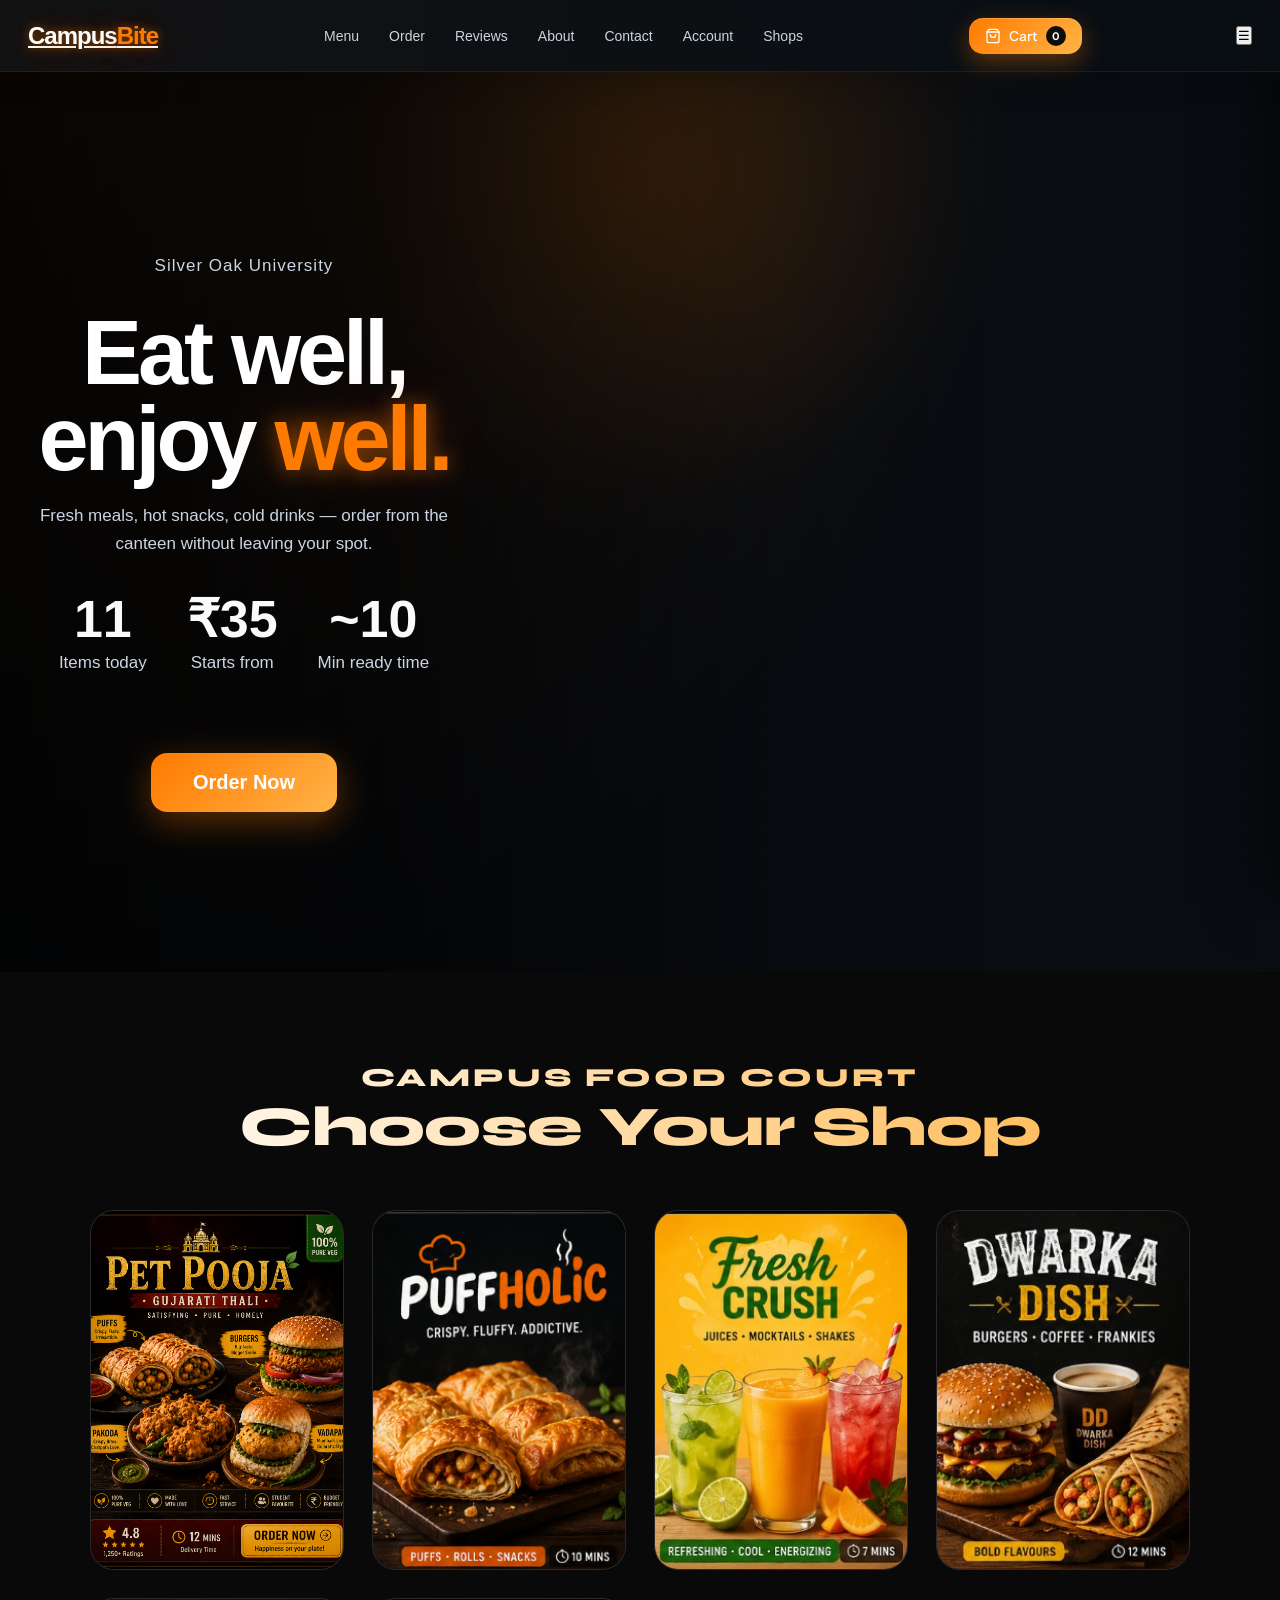
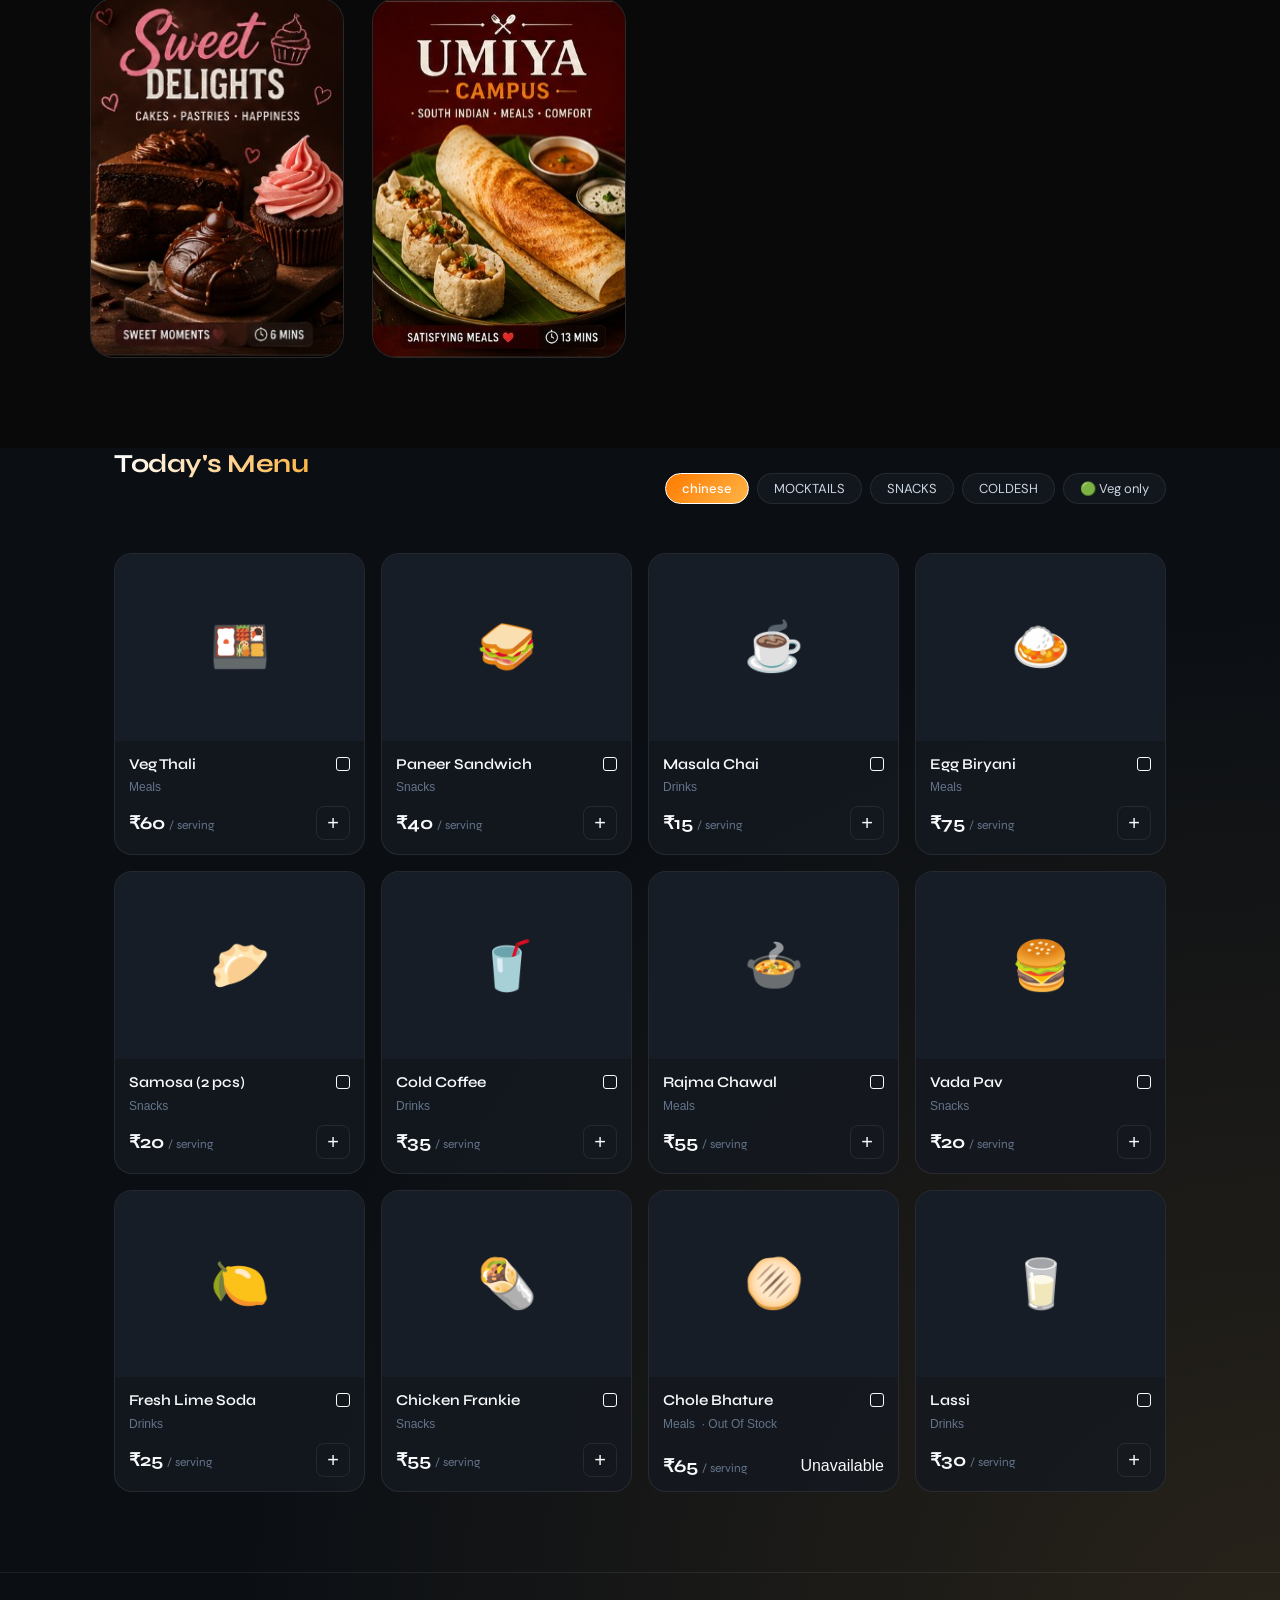
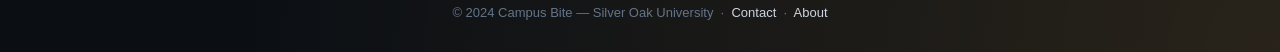
==== index.html @ 62ea10c3 "Initial clean CampusBite project" ====
<!DOCTYPE html>
<html lang="en">
<head>
  <meta charset="UTF-8">
  <meta name="viewport" content="width=device-width, initial-scale=1.0">
  <title>Campus Bite — Silver Oak University</title>
  <link rel="preconnect" href="https://fonts.googleapis.com">
  <link href="https://fonts.googleapis.com/css2?family=Syne:wght@400;600;700;800&family=DM+Sans:wght@300;400;500&display=swap" rel="stylesheet">
  <link rel="stylesheet" href="css/style.css">
</head>
<body>

<!-- NAV -->
<nav>
  <a href="index.html" class="logo">Campus<span>Bite</span></a>
  <ul class="nav-links">
    <li><a href="index.html" >Menu</a></li>
    
    <li><a href="orders.html">Order</a></li>
    <li><a href="reviews.html">Reviews</a></li>
    <li><a href="About.html">About</a></li>
    <li><a href="Contact.html">Contact</a></li>
    <li><a href="Account.html">Account</a></li>
     <li><a href="shop.html">Shops</a></li>
  </ul>
  <button class="cart-btn" onclick="toggleCart()">
    <svg width="16" height="16" fill="none" stroke="currentColor" stroke-width="2" stroke-linecap="round" stroke-linejoin="round" viewBox="0 0 24 24">
      <path d="M6 2L3 6v14a2 2 0 002 2h14a2 2 0 002-2V6l-3-4z"/><line x1="3" y1="6" x2="21" y2="6"/><path d="M16 10a4 4 0 01-8 0"/>
    </svg>
    Cart
    <span class="cart-count" id="cart-count">0</span>
    <button class="menu-toggle" onclick="toggleMenu()">☰</button>
  </button>
</nav>
<section class="hero">

  <!-- BACKGROUND IMAGE -->
  <div class="hero-bg"></div>

  <!-- CONTENT -->
  <div class="hero-content">

    <p class="hero-top">
      Silver Oak University
    </p>

    <h1>
      Eat well,<br>
      enjoy <span>well.</span>
    </h1>

    <p class="hero-desc">
      Fresh meals, hot snacks, cold drinks —
      order from the canteen without leaving your spot.
    </p>

    <div class="hero-stats">

      <div class="stat">
        <h2>11</h2>
        <p>Items today</p>
      </div>

      <div class="stat">
        <h2>₹35</h2>
        <p>Starts from</p>
      </div>

      <div class="stat">
        <h2>~10</h2>
        <p>Min ready time</p>
      </div>

    </div>

    <button class="hero-btn">
      Order Now
    </button>

  </div>

  

</section>
<section class="shops-section">
  <div class="section-title">
    <p>Campus Food Court</p>
    <h2>Choose Your <span>Shop</span></h2>
  </div>

  <div class="shops-grid">

    <a href="shop.html?shop=petpooja" class="shop-card">
      <img src="./assets/images/petpooja.png" alt="Pet Pooja">
    </a>

    <a href="shop.html?shop=puffholic" class="shop-card">
      <img src  ="./assets/images/puffoholic.png" alt="Puffholic">
    </a>

    <a href="shop.html?shop=freshcrush" class="shop-card">
      <img src="./assets/images/freshcrush.jpeg" alt="Fresh Crush">
    </a>

    <a href="shop.html?shop=dwarka" class="shop-card">
      <img src="./assets/images/dwarkadish.jpeg" alt="Dwarka Dish">
    </a>

    <a href="shop.html?shop=sweetdelights" class="shop-card">
      <img src="./assets/images/sweet delights.jpeg" alt="Sweet Delights">
    </a>

    <a href="shop.html?shop=umiya" class="shop-card">
      <img src="./assets/images/umiyacampus.jpeg" alt="Umiya Campus">
    </a>

  </div>
</section>
<!-- HERO -->
<!-- <div class="hero">
  <div class="hero-tag">Silver Oak University</div>
  <h1>Eat well,<br>enjoy <em>well.</em></h1>
  
  <p>Fresh meals, hot snacks, cold drinks — order from the canteen without leaving your spot.</p>
  <div class="hero-stats">
    <div class="stat">
      <div class="stat-num" id="stat-items">—</div>
      <div class="stat-label">Items today</div>
    </div>
    <div class="stat">
      <div class="stat-num">₹35</div>
      <div class="stat-label">Starts from</div>
    </div>
    <div class="stat">
      <div class="stat-num">~10</div>
      <div class="stat-label">Min ready time</div>
    </div>
  </div>
</div> -->


<!-- MENU SECTION -->
<div class="section">
  <div class="section-header">
    <h2 class="section-title">Today's Menu</h2>
    <div class="filters" id="filters">
      <button class="filter-btn active" data-filter="all">chinese</button>
      <button class="filter-btn" data-filter="meals">MOCKTAILS</button>
      <button class="filter-btn" data-filter="snacks">SNACKS</button>
      <button class="filter-btn" data-filter="drinks">COLDESH</button>
      <button class="filter-btn" data-filter="veg">🟢 Veg only</button>
    </div>
  </div>
  <div class="menu-grid" id="menu-grid">
    <div class="empty-state">
      <div class="emoji">⏳</div>
      <p>Loading menu...</p>
    </div>
  </div>
</div>

<!-- FOOTER -->
<footer>
  <p>© 2024 Campus Bite — Silver Oak University &nbsp;·&nbsp;
     <a href="Contact.html">Contact</a> &nbsp;·&nbsp;
     <a href="About.html">About</a>
  </p>
</footer>

<!-- CART OVERLAY + DRAWER -->
<div class="cart-overlay" id="cart-overlay" onclick="toggleCart()"></div>
<div class="cart-drawer" id="cart-drawer">
  <div class="cart-header">
    <span class="cart-title">Your cart</span>
    <button class="close-btn" onclick="toggleCart()">✕</button>
  </div>
  <div class="cart-items" id="cart-items-list"></div>
  <div class="cart-footer" id="cart-footer" style="display:none">
    <div class="cart-summary">
      <span class="cart-summary-label">Subtotal</span>
      <span class="cart-summary-val" id="cart-subtotal">₹0</span>
    </div>
    <div class="cart-summary">
      <span class="cart-summary-label">Ready time</span>
      <span class="cart-summary-val">~10 mins</span>
    </div>
    <div class="cart-total-row">
      <span class="cart-total-label">Total</span>
      <span class="cart-total-val" id="cart-total">₹0</span>
    </div>
    <button class="order-btn" id="order-btn" onclick="placeOrder()">Place Order</button>
  </div>
</div>

<!-- SUCCESS MODAL -->
<div class="modal-bg" id="success-modal">
  <div class="modal">
    <div class="modal-icon">🎉</div>
    <h2>Order placed!</h2>
    <p>Head to the counter in ~10 minutes. Show this order ID when picking up.</p>
    <div class="modal-id" id="order-id-display">—</div>
    <button class="modal-close" onclick="closeModal()">Got it!</button>
  </div>
</div>

<!-- TOAST CONTAINER -->
<div class="toast-container" id="toast-container"></div>

<script>
  // ─── DATA ───────────────────────────────────────────
  // In Phase 2 this becomes: await fetch('/api/menu') or Supabase query
  const MENU_DATA = [
    { id:"1", name:"Veg Thali",          price:60,  category:"meals",  is_veg:true,  available:true,  emoji:"🍱" },
    { id:"2", name:"Paneer Sandwich",    price:40,  category:"snacks", is_veg:true,  available:true,  emoji:"🥪" },
    { id:"3", name:"Masala Chai",        price:15,  category:"drinks", is_veg:true,  available:true,  emoji:"☕" },
    { id:"4", name:"Egg Biryani",        price:75,  category:"meals",  is_veg:false, available:true,  emoji:"🍛" },
    { id:"5", name:"Samosa (2 pcs)",     price:20,  category:"snacks", is_veg:true,  available:true,  emoji:"🥟" },
    { id:"6", name:"Cold Coffee",        price:35,  category:"drinks", is_veg:true,  available:true,  emoji:"🥤" },
    { id:"7", name:"Rajma Chawal",       price:55,  category:"meals",  is_veg:true,  available:true,  emoji:"🍲" },
    { id:"8", name:"Vada Pav",           price:20,  category:"snacks", is_veg:true,  available:true,  emoji:"🍔" },
    { id:"9", name:"Fresh Lime Soda",    price:25,  category:"drinks", is_veg:true,  available:true,  emoji:"🍋" },
    { id:"10",name:"Chicken Frankie",    price:55,  category:"snacks", is_veg:false, available:true,  emoji:"🌯" },
    { id:"11",name:"Chole Bhature",      price:65,  category:"meals",  is_veg:true,  available:false, emoji:"🫓" },
    { id:"12",name:"Lassi",              price:30,  category:"drinks", is_veg:true,  available:true,  emoji:"🥛" },
  ];

  // ─── CART STATE ──────────────────────────────────────
  const CART_KEY = 'cb_cart';

  function getCart() {
    try { return JSON.parse(localStorage.getItem(CART_KEY) || '[]'); }
    catch { return []; }
  }

  function saveCart(cart) {
    localStorage.setItem(CART_KEY, JSON.stringify(cart));
  }

  function addToCart(item) {
    const cart = getCart();
    const existing = cart.find(i => i.id === item.id);
    if (existing) existing.qty += 1;
    else cart.push({ id: item.id, name: item.name, price: item.price, emoji: item.emoji, qty: 1 });
    saveCart(cart);
    updateCartUI();
    updateMenuCardUI(item.id);
    showToast(`${item.emoji} ${item.name} added!`, 'success');
    bumpCount();
  }

  function changeQty(id, delta) {
    const cart = getCart();
    const idx = cart.findIndex(i => i.id === id);
    if (idx === -1) return;
    cart[idx].qty += delta;
    if (cart[idx].qty <= 0) cart.splice(idx, 1);
    saveCart(cart);
    updateCartUI();
    updateMenuCardUI(id);
  }

  function getItemQty(id) {
    return getCart().find(i => i.id === id)?.qty || 0;
  }

  function getTotal() {
    return getCart().reduce((s, i) => s + i.price * i.qty, 0);
  }

  function getCount() {
    return getCart().reduce((s, i) => s + i.qty, 0);
  }

  // ─── MENU RENDER ─────────────────────────────────────
  let activeFilter = 'all';

  function renderMenu(filter = 'all') {
    activeFilter = filter;
    const grid = document.getElementById('menu-grid');

    let items = MENU_DATA;
    if (filter === 'veg') items = MENU_DATA.filter(i => i.is_veg);
    else if (filter !== 'all') items = MENU_DATA.filter(i => i.category === filter);

    if (!items.length) {
      grid.innerHTML = `<div class="empty-state"><div class="emoji">🤷</div><p>Nothing here today.</p></div>`;
      return;
    }

    grid.innerHTML = items.map((item, idx) => {
      const qty = getItemQty(item.id);
      const unavail = !item.available;
      return `
        <div class="menu-card ${unavail ? 'unavailable' : ''}" id="card-${item.id}" style="animation-delay:${idx * 0.05}s">
          <div class="card-img">${item.emoji}</div>
          <div class="card-body">
            <div class="card-top">
              <span class="card-name">${item.name}</span>
              <span class="veg-dot ${item.is_veg ? 'veg' : 'nonveg'}"></span>
            </div>
            <div class="card-category">${item.category}${unavail ? ' &nbsp;<span class="out-badge">· out of stock</span>' : ''}</div>
            <div class="card-footer">
              <div class="price">₹${item.price} <span>/ serving</span></div>
              ${unavail ? '<span class="out-badge">Unavailable</span>' : renderCardAction(item.id, qty)}
            </div>
          </div>
        </div>`;
    }).join('');

    document.getElementById('stat-items').textContent = MENU_DATA.filter(i => i.available).length;
  }

  function renderCardAction(id, qty) {
    if (qty === 0) {
      return `<button class="add-btn" onclick="addToCart(getMenuItem('${id}'))">+</button>`;
    }
    return `<div class="qty-control">
      <button onclick="changeQty('${id}', -1)">−</button>
      <span class="qty-num">${qty}</span>
      <button onclick="changeQty('${id}', +1)">+</button>
    </div>`;
  }

  function updateMenuCardUI(id) {
    const card = document.getElementById('card-' + id);
    if (!card) return;
    const qty = getItemQty(id);
    const footer = card.querySelector('.card-footer');
    const item = getMenuItem(id);
    if (!item || !item.available) return;
    const priceEl = footer.querySelector('.price');
    footer.innerHTML = '';
    if (priceEl) footer.appendChild(priceEl);
    const actionHTML = renderCardAction(id, qty);
    footer.insertAdjacentHTML('beforeend', actionHTML);
  }

  function getMenuItem(id) {
    return MENU_DATA.find(i => i.id === id);
  }

  // ─── FILTERS ─────────────────────────────────────────
  document.getElementById('filters').addEventListener('click', e => {
    const btn = e.target.closest('.filter-btn');
    if (!btn) return;
    document.querySelectorAll('.filter-btn').forEach(b => b.classList.remove('active'));
    btn.classList.add('active');
    renderMenu(btn.dataset.filter);
  });

  // ─── CART UI ─────────────────────────────────────────
  function updateCartUI() {
    const cart = getCart();
    const count = getCount();
    const total = getTotal();

    document.getElementById('cart-count').textContent = count;

    const list = document.getElementById('cart-items-list');
    const footer = document.getElementById('cart-footer');

    if (!cart.length) {
      list.innerHTML = `<div class="cart-empty">
        <div class="icon">🛒</div>
        <p>Your cart is empty.<br>Add something delicious!</p>
      </div>`;
      footer.style.display = 'none';
      return;
    }

    footer.style.display = 'block';
    document.getElementById('cart-subtotal').textContent = `₹${total}`;
    document.getElementById('cart-total').textContent = `₹${total}`;

    list.innerHTML = cart.map(item => `
      <div class="cart-item">
        <div class="cart-item-icon">${item.emoji}</div>
        <div class="cart-item-info">
          <div class="cart-item-name">${item.name}</div>
          <div class="cart-item-price">₹${item.price} × ${item.qty} = ₹${item.price * item.qty}</div>
        </div>
        <div class="cart-item-actions">
          <button class="ci-btn" onclick="changeQty('${item.id}', -1)">−</button>
          <span class="ci-qty">${item.qty}</span>
          <button class="ci-btn" onclick="changeQty('${item.id}', +1)">+</button>
        </div>
      </div>`).join('');
  }

  function toggleCart() {
    const overlay = document.getElementById('cart-overlay');
    const drawer  = document.getElementById('cart-drawer');
    const open    = drawer.classList.contains('open');
    overlay.classList.toggle('open', !open);
    drawer.classList.toggle('open', !open);
    document.body.style.overflow = open ? '' : 'hidden';
  }

  function bumpCount() {
    const el = document.getElementById('cart-count');
    el.classList.remove('bump');
    void el.offsetWidth;
    el.classList.add('bump');
  }

  // ─── ORDER ───────────────────────────────────────────
  function placeOrder() {
    const cart = getCart();
    if (!cart.length) return;

    const orderId = 'CB-' + Date.now().toString(36).toUpperCase();
    const order = {
      id: orderId,
      items: cart,
      total: getTotal(),
      status: 'pending',
      placed_at: new Date().toISOString(),
    };

    // Save to order history (Phase 2: send to Supabase)
    const history = JSON.parse(localStorage.getItem('cb_orders') || '[]');
    history.unshift(order);
    localStorage.setItem('cb_orders', JSON.stringify(history));

    // Clear cart
    saveCart([]);
    updateCartUI();

    // Close cart, show success
    toggleCart();
    document.getElementById('order-id-display').textContent = orderId;
    document.getElementById('success-modal').classList.add('open');
    document.body.style.overflow = 'hidden';

    // Refresh card UIs
    MENU_DATA.forEach(item => updateMenuCardUI(item.id));
  }

  function closeModal() {
    document.getElementById('success-modal').classList.remove('open');
    document.body.style.overflow = '';
  }

  // ─── TOAST ───────────────────────────────────────────
  function showToast(msg, type = '') {
    const container = document.getElementById('toast-container');
    const t = document.createElement('div');
    t.className = 'toast ' + type;
    t.textContent = msg;
    container.appendChild(t);
    setTimeout(() => t.remove(), 2500);
  }

  // ─── INIT ────────────────────────────────────────────
  renderMenu('all');
  updateCartUI();
</script>
</body>
</html>
---- css/style.css ----
/* ── CAMPUS BITE — GLOBAL STYLES ── */
/* Shared across all pages: index, orders, reviews, login, admin */

*, *::before, *::after { box-sizing: border-box; margin: 0; padding: 0; }

:root {
  --bg: #0b0f14;
  --surface: rgba(20, 25, 32, 0.85);
  --surface2: #161d27;
  --surface3: #1f2937;
  --border: rgba(255,255,255,0.08);

  --primary: #ff7a00;
  --primary-light: #ff9f43;
  --secondary: #ffb547;

  --text: #f8fafc;
  --text2: #cbd5e1;
  --text3: #64748b;

  --success: #22c55e;
  --danger: #ef4444;

  --glass: rgba(255,255,255,0.05);
  --shadow: 0 10px 40px rgba(0,0,0,0.35);

  --radius: 18px;
  --blur: blur(14px);
}

html { scroll-behavior: smooth; }
body {
  font-family: 'Inter', sans-serif;
  background:
    radial-gradient(circle at top left, rgba(255,122,0,0.15), transparent 30%),
    radial-gradient(circle at bottom right, rgba(255,181,71,0.12), transparent 30%),
    #0b0f14;

  color: var(--text);
  min-height: 100vh;
  overflow-x: hidden;
}
body::before {
  content: '';

  position: fixed;
  inset: 0;

  background-image:
    radial-gradient(rgba(255,255,255,0.05) 1px, transparent 1px);

  background-size: 30px 30px;

  pointer-events: none;

  opacity: 0.3;
}
.section-title {
  font-size: 36px;

  font-weight: 800;

  background: linear-gradient(
    90deg,
    white,
    #ffb547
  );

  -webkit-background-clip: text;
  -webkit-text-fill-color: transparent;
}


.hero{
  position:relative;
  height:100vh;
  overflow:hidden;

  display:flex;
  align-items:center;

  padding:80px;
}

/* EXACT FOODCOURT IMAGE AS BACKGROUND */

.hero-bg{
  position:absolute;
  inset:0;

  background-image:
    linear-gradient(
      90deg,
      rgba(0,0,0,0.82) 0%,
      rgba(0,0,0,0.68) 30%,
      rgba(0,0,0,0.25) 60%,
      rgba(0,0,0,0.08) 100%
    ),
    url("/campusbite/Campus\ bite/assets/images/image.png");

  background-size:cover;
  background-position:center;
  background-repeat:no-repeat;

  transform:scale(1.03);

  animation:bgZoom 12s ease-in-out infinite alternate;
}

/* CONTENT */

.hero-content{
  position:relative;
  z-index:2;

  max-width:650px;
}

/* TOP TEXT */

.hero-top{
  font-size:22px;
  color:#e4e4e4;

  margin-bottom:20px;

  letter-spacing:1px;
}

/* MAIN TITLE */

.hero h1{
  font-size:110px;
  line-height:0.9;

  font-weight:900;

  letter-spacing:-5px;

  margin-bottom:28px;

  color:#fff;
}

.hero h1 span{
  color:#ff7a00;

  text-shadow:
    0 0 20px rgba(255,122,0,0.5),
    0 0 50px rgba(255,122,0,0.35);
}

/* DESCRIPTION */

.hero-desc{
  font-size:24px;
  line-height:1.6;

  color:#e5e5e5;

  max-width:600px;

  margin-bottom:45px;
}

/* STATS */

.hero-stats{
  display:flex;
  gap:50px;

  margin-bottom:45px;
}

.stat h2{
  font-size:52px;
  font-weight:800;
}

.stat p{
  color:#d4d4d4;

  margin-top:8px;
}

/* BUTTON */

.hero-btn{
  border:none;

  background:
    linear-gradient(
      135deg,
      #ff7a00,
      #ffb347
    );

  color:white;

  padding:18px 42px;

  border-radius:16px;

  font-size:20px;
  font-weight:700;

  cursor:pointer;

  transition:0.4s;

  box-shadow:
    0 10px 35px rgba(255,122,0,0.35);
}

.hero-btn:hover{

  transform:
    translateY(-5px)
    scale(1.03);

  box-shadow:
    0 20px 50px rgba(255,122,0,0.45);
}

/* BACKGROUND ZOOM */

@keyframes bgZoom{

  from{
    transform:scale(1.03);
  }

  to{
    transform:scale(1.08);
  }

}

/* MOBILE */

@media(max-width:768px){

  .hero{
    padding:30px;
  }

  .hero h1{
    font-size:62px;
  }

  .hero-desc{
    font-size:18px;
  }

  .hero-stats{
    gap:25px;
    flex-wrap:wrap;
  }

  .stat h2{
    font-size:36px;
  }

}
/* ── NAV ── */
nav {
  position: sticky;
  top: 0;
  z-index: 999;

  background: rgba(10, 15, 20, 0.75);
  backdrop-filter: blur(18px);

  border-bottom: 1px solid rgba(255,255,255,0.06);

  padding: 0 28px;
  height: 72px;

  display: flex;
  align-items: center;
  justify-content: space-between;

  box-shadow: 0 8px 30px rgba(0,0,0,0.2);
}
.logo {
  font-size: 24px;
  font-weight: 800;
  color: white;

  letter-spacing: -1px;

  text-shadow:
    0 0 10px rgba(255,122,0,0.5),
    0 0 30px rgba(255,122,0,0.3);

  transition: 0.3s ease;
}

.logo:hover {
  transform: scale(1.05);
}

.logo span {
  color: var(--primary);
}


.nav-links {
  display: flex;
  align-items: center;
  gap: 6px;
  list-style: none;
}

.nav-links a {
  color: var(--text2);
  text-decoration: none;
  font-size: 14px;
  padding: 6px 12px;
  border-radius: 8px;
  transition: color 0.2s, background 0.2s;
}

.nav-links a:hover { color: var(--text); background: var(--surface); }
.nav-links a.active { color: var(--accent); }

.cart-btn {
  position: relative;
  background: var(--accent);
  color: #0f0e0c;
  border: none;
  border-radius: 10px;
  padding: 8px 16px;
  font-family: 'DM Sans', sans-serif;
  font-size: 14px;
  font-weight: 500;
  cursor: pointer;
  display: flex;
  align-items: center;
  gap: 8px;
  transition: background 0.2s, transform 0.15s;
}

.cart-btn:hover { background: #f0b030; transform: translateY(-1px); }
.cart-btn:active { transform: translateY(0); }

.cart-count {
  background: #0f0e0c;
  color: var(--accent);
  border-radius: 50%;
  width: 20px;
  height: 20px;
  display: flex;
  align-items: center;
  justify-content: center;
  font-size: 11px;
  font-weight: 700;
  transition: transform 0.2s;
}

.cart-count.bump { animation: bump 0.3s ease; }
@keyframes bump { 0%,100%{transform:scale(1)} 50%{transform:scale(1.4)} }

/* ── HERO ── */
.hero {
  position: relative;

  padding: 120px 24px 100px;

  text-align: center;

  overflow: hidden;
}

.hero::before {
  content: '';
  position: absolute;

  width: 700px;
  height: 700px;

  background: radial-gradient(circle, rgba(255,122,0,0.22), transparent 70%);

  top: -250px;
  left: 50%;

  transform: translateX(-50%);

  filter: blur(30px);

  animation: pulseGlow 6s infinite alternate;
}

@keyframes pulseGlow {
  from {
    transform: translateX(-50%) scale(1);
  }

  to {
    transform: translateX(-50%) scale(1.15);
  }
}
hero-tag {
  display: inline-block;
  background: rgba(232,160,32,0.12);
  border: 1px solid rgba(232,160,32,0.3);
  color: var(--accent);
  font-size: 12px;
  font-weight: 500;
  letter-spacing: 1.5px;
  text-transform: uppercase;
  padding: 4px 14px;
  border-radius: 100px;
  margin-bottom: 20px;
}

.hero h1 {
  font-size: clamp(52px, 8vw, 90px);

  line-height: 0.95;

  font-weight: 900;

  letter-spacing: -4px;

  margin-bottom: 20px;

  animation: fadeSlide 1s ease;
}

.hero h1 em {
  color: var(--primary);

  text-shadow:
    0 0 20px rgba(255,122,0,0.5),
    0 0 50px rgba(255,122,0,0.3);
}

@keyframes fadeSlide {
  from {
    opacity: 0;
    transform: translateY(30px);
  }

  to {
    opacity: 1;
    transform: translateY(0);
  }
}
.hero p {
  color: var(--text2);
  font-size: 17px;
  max-width: 440px;
  margin: 0 auto 32px;
  line-height: 1.6;
}

.hero-stats {
  display: flex;
  justify-content: center;
  gap: 40px;
  flex-wrap: wrap;
}

.stat { text-align: center; }

.stat-num {
  font-family: 'Syne', sans-serif;
  font-size: 28px;
  font-weight: 700;
  color: var(--accent);
}

.stat-label { font-size: 12px; color: var(--text3); margin-top: 2px; }

/* ── SECTION ── */
.section {
  max-width: 1100px;
  margin: 0 auto;
  padding: 0 24px 80px;
}

.section-header {
  display: flex;
  align-items: center;
  justify-content: space-between;
  margin-bottom: 24px;
  flex-wrap: wrap;
  gap: 16px;
}

.section-title {
  font-family: 'Syne', sans-serif;
  font-size: 26px;
  font-weight: 700;
  letter-spacing: -0.5px;
}

/* ── FILTERS ── */
.filters {
  display: flex;
  gap: 8px;
  flex-wrap: wrap;
}

.filter-btn {
  background: var(--surface);
  border: 1px solid var(--border);
  color: var(--text2);
  border-radius: 100px;
  padding: 6px 16px;
  font-family: 'DM Sans', sans-serif;
  font-size: 13px;
  cursor: pointer;
  transition: all 0.2s;
}

.filter-btn:hover { border-color: var(--accent); color: var(--text); }

.filter-btn.active {
  background: var(--accent);
  border-color: var(--accent);
  color: #0f0e0c;
  font-weight: 500;
}

/* ── MENU GRID ── */
.menu-grid {
  display: grid;
  grid-template-columns: repeat(auto-fill, minmax(240px, 1fr));
  gap: 16px;
}

.menu-card {
  background: var(--surface);
  border: 1px solid var(--border);
  border-radius: var(--radius);
  overflow: hidden;
  display: flex;
  flex-direction: column;
  transition: border-color 0.2s, transform 0.2s;
  animation: fadeUp 0.4s ease both;
}

.menu-card:hover {
  border-color: rgba(232,160,32,0.4);
  transform: translateY(-2px);
}

.menu-card {
  animation: floatCard 4s ease-in-out infinite;
}

.menu-card:nth-child(2n) {
  animation-delay: 1s;
}

.menu-card:nth-child(3n) {
  animation-delay: 2s;
}

.menu-card {
  animation: floatCard 4s ease-in-out infinite;
}

.menu-card:nth-child(2n) {
  animation-delay: 1s;
}

.menu-card:nth-child(3n) {
  animation-delay: 2s;
}

@keyframes floatCard {
  0%,100% {
    transform: translateY(0px);
  }

  50% {
    transform: translateY(-6px);
  }
}

@keyframes floatCard {
  0%,100% {
    transform: translateY(0px);
  }

  50% {
    transform: translateY(-6px);
  }
}

@keyframes fadeUp {
  from { opacity: 0; transform: translateY(16px); }
  to   { opacity: 1; transform: translateY(0); }
}

.card-img {
  width: 100%;
  aspect-ratio: 4/3;
  object-fit: cover;
  background: var(--surface2);
  display: flex;
  align-items: center;
  justify-content: center;
  font-size: 48px;
}

.card-img img {
  width: 100%;
  height: 100%;
  object-fit: cover;
  display: block;
}

.card-body { padding: 14px; flex: 1; display: flex; flex-direction: column; }

.card-top {
  display: flex;
  align-items: flex-start;
  justify-content: space-between;
  gap: 8px;
  margin-bottom: 6px;
}

.card-name {
  font-family: 'Syne', sans-serif;
  font-size: 15px;
  font-weight: 600;
  line-height: 1.3;
}

.veg-dot {
  width: 14px;
  height: 14px;
  border-radius: 3px;
  border: 1.5px solid;
  flex-shrink: 0;
  margin-top: 2px;
  display: flex;
  align-items: center;
  justify-content: center;
}

.veg-dot.veg { border-color: var(--veg); }
.veg-dot.nonveg { border-color: var(--nonveg); }

.veg-dot::after {
  content: '';
  width: 6px;
  height: 6px;
  border-radius: 50%;
}

.veg-dot.veg::after { background: var(--veg); }
.veg-dot.nonveg::after { background: var(--nonveg); }

.card-category {
  font-size: 12px;
  color: var(--text3);
  margin-bottom: 12px;
  text-transform: capitalize;
}

.card-footer {
  display: flex;
  align-items: center;
  justify-content: space-between;
  margin-top: auto;
}

.price {
  font-family: 'Syne', sans-serif;
  font-size: 18px;
  font-weight: 700;
  color: var(--accent);
}

.price span { font-size: 12px; font-weight: 400; color: var(--text3); }

.add-btn {
  background: transparent;
  border: 1px solid var(--border);
  color: var(--text);
  border-radius: 8px;
  width: 34px;
  height: 34px;
  display: flex;
  align-items: center;
  justify-content: center;
  cursor: pointer;
  font-size: 20px;
  line-height: 1;
  transition: all 0.2s;
}

.add-btn:hover {
  background: var(--accent);
  border-color: var(--accent);
  color: #0f0e0c;
}

.qty-control {
  display: flex;
  align-items: center;
  gap: 8px;
  background: var(--surface2);
  border: 1px solid var(--border);
  border-radius: 8px;
  padding: 4px 8px;
}

.qty-control button {
  background: none;
  border: none;
  color: var(--text);
  cursor: pointer;
  font-size: 16px;
  width: 20px;
  height: 20px;
  display: flex;
  align-items: center;
  justify-content: center;
  border-radius: 4px;
  transition: background 0.15s;
}

.btn-primary,
.order-btn,
.cart-btn {
  background: linear-gradient(
    135deg,
    var(--primary),
    var(--secondary)
  );

  color: white;

  border: none;

  border-radius: 14px;

  box-shadow:
    0 8px 25px rgba(255,122,0,0.35),
    inset 0 1px 0 rgba(255,255,255,0.2);

  transition: all 0.3s ease;
}

.btn-primary:hover,
.order-btn:hover,
.cart-btn:hover {
  transform: translateY(-3px) scale(1.02);

  box-shadow:
    0 15px 40px rgba(255,122,0,0.5);
}

  colo.filter-btn {
  background: rgba(255,255,255,0.04);

  border: 1px solid rgba(255,255,255,0.08);
r: var(--text2);

  border-radius: 999px;

  padding: 10px 18px;

  transition: all 0.3s ease;
}

.filter-btn:hover {
  transform: translateY(-2px);

  border-color: rgba(255,122,0,0.4);

  color: white;

  background: rgba(255,122,0,0.12);
}

.filter-btn.active {
  background: linear-gradient(
    135deg,
    var(--primary),
    var(--secondary)
  );

  color: white;
}
.cart-drawer {
  background: rgba(10,15,20,0.96);

  backdrop-filter: blur(20px);

  border-left: 1px solid rgba(255,255,255,0.08);

  box-shadow: -20px 0 50px rgba(0,0,0,0.5);
}
/* ── EMPTY STATE ── */
.empty-state {
  grid-column: 1/-1;
  text-align: center;
  padding: 60px 20px;
  color: var(--text3);
}

.empty-state .emoji { font-size: 48px; margin-bottom: 12px; }
.empty-state p { font-size: 15px; }





/* ── CART DRAWER ── */
.cart-overlay {
  position: fixed;
  inset: 0;
  background: rgba(0,0,0,0.6);
  z-index: 200;
  opacity: 0;
  pointer-events: none;
  transition: opacity 0.3s;
}

.cart-overlay.open { opacity: 1; pointer-events: all; }

.cart-drawer {
  position: fixed;
  top: 0;
  right: 0;
  bottom: 0;
  width: var(--cart-w);
  max-width: 100vw;
  background: var(--surface);
  border-left: 1px solid var(--border);
  z-index: 201;
  display: flex;
  flex-direction: column;
  transform: translateX(100%);
  transition: transform 0.35s cubic-bezier(0.4,0,0.2,1);
}

.cart-drawer.open { transform: translateX(0); }

.cart-header {
  padding: 20px;
  border-bottom: 1px solid var(--border);
  display: flex;
  align-items: center;
  justify-content: space-between;
}

.cart-title {
  font-family: 'Syne', sans-serif;
  font-size: 18px;
  font-weight: 700;
}

.close-btn {
  background: var(--surface2);
  border: 1px solid var(--border);
  color: var(--text2);
  border-radius: 8px;
  width: 32px;
  height: 32px;
  display: flex;
  align-items: center;
  justify-content: center;
  cursor: pointer;
  font-size: 18px;
  transition: all 0.2s;
}

.close-btn:hover { color: var(--text); border-color: var(--text3); }

.cart-items {
  flex: 1;
  overflow-y: auto;
  padding: 16px;
}

.cart-items::-webkit-scrollbar { width: 4px; }
.cart-items::-webkit-scrollbar-track { background: transparent; }
.cart-items::-webkit-scrollbar-thumb { background: var(--border); border-radius: 4px; }

.cart-item {
  display: flex;
  align-items: center;
  gap: 12px;
  padding: 12px 0;
  border-bottom: 1px solid var(--border);
  animation: fadeUp 0.25s ease;
}

.cart-item:last-child { border-bottom: none; }

.cart-item-icon {
  width: 44px;
  height: 44px;
  background: var(--surface2);
  border-radius: 8px;
  display: flex;
  align-items: center;
  justify-content: center;
  font-size: 22px;
  flex-shrink: 0;
}

.cart-item-info { flex: 1; min-width: 0; }

.cart-item-name {
  font-size: 14px;
  font-weight: 500;
  white-space: nowrap;
  overflow: hidden;
  text-overflow: ellipsis;
}

.cart-item-price { font-size: 13px; color: var(--accent); margin-top: 2px; }

.cart-item-actions {
  display: flex;
  align-items: center;
  gap: 8px;
}

.ci-btn {
  background: var(--surface2);
  border: 1px solid var(--border);
  color: var(--text);
  width: 26px;
  height: 26px;
  border-radius: 6px;
  cursor: pointer;
  display: flex;
  align-items: center;
  justify-content: center;
  font-size: 14px;
  transition: all 0.15s;
}

.ci-btn:hover { border-color: var(--accent); color: var(--accent); }
.ci-qty { font-size: 13px; font-weight: 500; min-width: 20px; text-align: center; }

.cart-empty {
  text-align: center;
  padding: 60px 20px;
  color: var(--text3);
}

.cart-empty .icon { font-size: 48px; margin-bottom: 12px; }
.cart-empty p { font-size: 14px; }

.cart-footer {
  padding: 16px 20px;
  border-top: 1px solid var(--border);
}

.cart-summary {
  display: flex;
  justify-content: space-between;
  align-items: center;
  margin-bottom: 8px;
}

.cart-summary-label { font-size: 13px; color: var(--text2); }
.cart-summary-val { font-size: 13px; }

.cart-total-row {
  display: flex;
  justify-content: space-between;
  align-items: center;
  padding: 12px 0;
  border-top: 1px solid var(--border);
  margin: 8px 0 16px;
}

.cart-total-label {
  font-family: 'Syne', sans-serif;
  font-size: 16px;
  font-weight: 700;
}

.cart-total-val {
  font-family: 'Syne', sans-serif;
  font-size: 20px;
  font-weight: 700;
  color: var(--accent);
}
::-webkit-scrollbar {
  width: 8px;
}

::-webkit-scrollbar-track {
  background: #0b0f14;
}

::-webkit-scrollbar-thumb {
  background: linear-gradient(
    var(--primary),
    var(--secondary)
  );

  border-radius: 999px;
}::-webkit-scrollbar {
  width: 8px;
}

::-webkit-scrollbar-track {
  background: #0b0f14;
}

::-webkit-scrollbar-thumb {
  background: linear-gradient(
    var(--primary),
    var(--secondary)
  );

  border-radius: 999px;
}
.toast {
  animation:
    toastSlide 0.5s cubic-bezier(.22,1,.36,1);
}

@keyframes toastSlide {
  from {
    opacity: 0;
    transform:
      translateY(50px)
      scale(0.9);
  }

  to {
    opacity: 1;
    transform:
      translateY(0)
      scale(1);
  }
}

.order-btn {
  width: 100%;
  background: var(--accent);
  color: #0f0e0c;
  border: none;
  border-radius: 10px;
  padding: 14px;
  font-family: 'Syne', sans-serif;
  font-size: 15px;
  font-weight: 700;
  cursor: pointer;
  transition: background 0.2s, transform 0.15s;
  letter-spacing: 0.3px;
}

.order-btn:hover { background: #f0b030; transform: translateY(-1px); }
.order-btn:active { transform: translateY(0); }
.order-btn:disabled { opacity: 0.4; cursor: not-allowed; transform: none; }

/* ── TOAST ── */
.toast-container {
  position: fixed;
  bottom: 24px;
  left: 50%;
  transform: translateX(-50%);
  z-index: 300;
  display: flex;
  flex-direction: column;
  gap: 8px;
  align-items: center;
}

.toast {
  background: var(--surface);
  border: 1px solid var(--border);
  color: var(--text);
  padding: 10px 18px;
  border-radius: 100px;
  font-size: 13px;
  font-weight: 500;
  white-space: nowrap;
  animation: toastIn 0.3s ease;
  box-shadow: 0 4px 20px rgba(0,0,0,0.4);
}

.toast.success { border-color: rgba(76,175,114,0.5); color: var(--veg); }
.toast.error   { border-color: rgba(224,80,80,0.5);  color: var(--nonveg); }

@keyframes toastIn {
  from { opacity: 0; transform: translateY(12px); }
  to   { opacity: 1; transform: translateY(0); }
}

/* ── MODAL ── */
.modal-bg {
  position: fixed;
  inset: 0;
  background: rgba(0,0,0,0.7);
  z-index: 400;
  display: flex;
  align-items: center;
  justify-content: center;
  padding: 20px;
  opacity: 0;
  pointer-events: none;
  transition: opacity 0.3s;
}

.modal-bg.open { opacity: 1; pointer-events: all; }

.modal {
  background: var(--surface);
  border: 1px solid var(--border);
  border-radius: 20px;
  padding: 40px;
  text-align: center;
  max-width: 360px;
  width: 100%;
  transform: scale(0.9);
  transition: transform 0.3s;
}

.modal-bg.open .modal { transform: scale(1); }

.modal-icon { font-size: 56px; margin-bottom: 16px; }

.modal h2 {
  font-family: 'Syne', sans-serif;
  font-size: 22px;
  font-weight: 700;
  margin-bottom: 8px;
}

.modal p { color: var(--text2); font-size: 14px; line-height: 1.6; margin-bottom: 24px; }

.modal-id {
  background: var(--surface2);
  border: 1px solid var(--border);
  border-radius: 8px;
  padding: 10px 16px;
  font-family: monospace;
  font-size: 15px;
  color: var(--accent);
  margin-bottom: 24px;
}

.modal-close {
  background: var(--accent);
  color: #0f0e0c;
  border: none;
  border-radius: 10px;
  padding: 12px 28px;
  font-family: 'Syne', sans-serif;
  font-size: 14px;
  font-weight: 700;
  cursor: pointer;
  transition: background 0.2s;
}

.modal-close:hover { background: #f0b030; }

/* ── UTILITY BUTTONS ── */
.btn {
  display: inline-flex;
  align-items: center;
  gap: 8px;
  padding: 10px 20px;
  border-radius: 10px;
  font-family: 'DM Sans', sans-serif;
  font-size: 14px;
  font-weight: 500;
  cursor: pointer;
  border: none;
  transition: all 0.2s;
  text-decoration: none;
}

.btn-primary { background: var(--accent); color: #0f0e0c; }
.btn-primary:hover { background: #f0b030; transform: translateY(-1px); }

.btn-ghost {
  background: transparent;
  border: 1px solid var(--border);
  color: var(--text2);
}

.btn-ghost:hover { border-color: var(--accent); color: var(--text); }

/* ── BADGES ── */
.badge {
  display: inline-block;
  padding: 2px 10px;
  border-radius: 100px;
  font-size: 11px;
  font-weight: 600;
  text-transform: uppercase;
  letter-spacing: 0.5px;
}

.badge-pending  { background: rgba(232,160,32,0.15); color: var(--accent); }
.badge-ready    { background: rgba(76,175,114,0.15); color: var(--veg); }
.badge-done     { background: rgba(94,92,88,0.3);    color: var(--text3); }
.badge-canceled { background: rgba(224,80,80,0.15);  color: var(--nonveg); }

/* ── FORM ELEMENTS ── */
.form-group { margin-bottom: 18px; }

.form-label {
  display: block;
  font-size: 13px;
  color: var(--text2);
  margin-bottom: 6px;
  font-weight: 500;
}

.form-input {
  width: 100%;
  background: var(--surface2);
  border: 1px solid var(--border);
  border-radius: 10px;
  padding: 12px 14px;
  color: var(--text);
  font-family: 'DM Sans', sans-serif;
  font-size: 14px;
  outline: none;
  transition: border-color 0.2s;
}

.form-input:focus { border-color: var(--accent); }
.form-input::placeholder { color: var(--text3); }

textarea.form-input { resize: vertical; min-height: 100px; }


/* ── FOOTER ── */
footer {
  border-top: 1px solid var(--border);
  padding: 32px 24px;
  text-align: center;
  color: var(--text3);
  font-size: 13px;
}

footer a { color: var(--text2); text-decoration: none; }
footer a:hover { color: var(--accent); }


/* SECTION */

/* BRAND COLORS */

.petpooja{
  box-shadow:
    0 20px 60px rgba(255,122,0,0.18);
}

.puffholic{
  box-shadow:
    0 20px 60px rgba(255,180,0,0.15);
}

.dwarka{
  box-shadow:
    0 20px 60px rgba(255,90,0,0.18);
}

.green{
  box-shadow:
    0 20px 60px rgba(0,255,120,0.12);
}

.chai{
  box-shadow:
    0 20px 60px rgba(255,170,0,0.12);
}

.crush{
  box-shadow:
    0 20px 60px rgba(247,255,0,0.12);
}

.umiya{
  box-shadow:
    0 20px 60px rgba(255,120,40,0.12);
}

.sweet{
  box-shadow:
    0 20px 60px rgba(255,100,180,0.12);

}

/*shop css*/
.shops-section{
  padding:90px 7%;
  background:#090909;
}

.section-title{
  text-align:center;
  margin-bottom:50px;
}

.section-title p{
  color:#ff7a00;
  font-weight:800;
  letter-spacing:3px;
  text-transform:uppercase;
}

.section-title h2{
  color:white;
  font-size:56px;
  font-weight:900;
}

.section-title h2 span{
  color:#ff7a00;
}

.shops-grid{
  display:grid;
  grid-template-columns:repeat(auto-fit,minmax(250px,1fr));
  gap:28px;
}

.shop-card{
  height:360px;
  border-radius:24px;
  overflow:hidden;
  display:block;
  background:#111;
  border:1px solid rgba(255,255,255,0.1);
  transition:0.4s ease;
}

.shop-card img{
  width:100%;
  height:100%;
  object-fit:cover;
  display:block;
  transition:0.5s ease;
}

.shop-card:hover{
  transform:translateY(-10px) scale(1.03);
  box-shadow:0 25px 70px rgba(255,122,0,0.25);
}

.shop-card:hover img{
  transform:scale(1.08);
}

@media(max-width:768px){
  .section-title h2{
    font-size:38px;
  }

  .shop-card{
    height:320px;
  }
}

/* MOBILE */

@media(max-width:768px){

  .shops-section{
    padding:90px 25px;
  }

  .section-top h2{
    font-size:52px;
  }

  .section-desc{
    font-size:18px;
  }

  .shop-card{
    height:240px;
  }

  .shop-content h3{
    font-size:34px;
  }

}
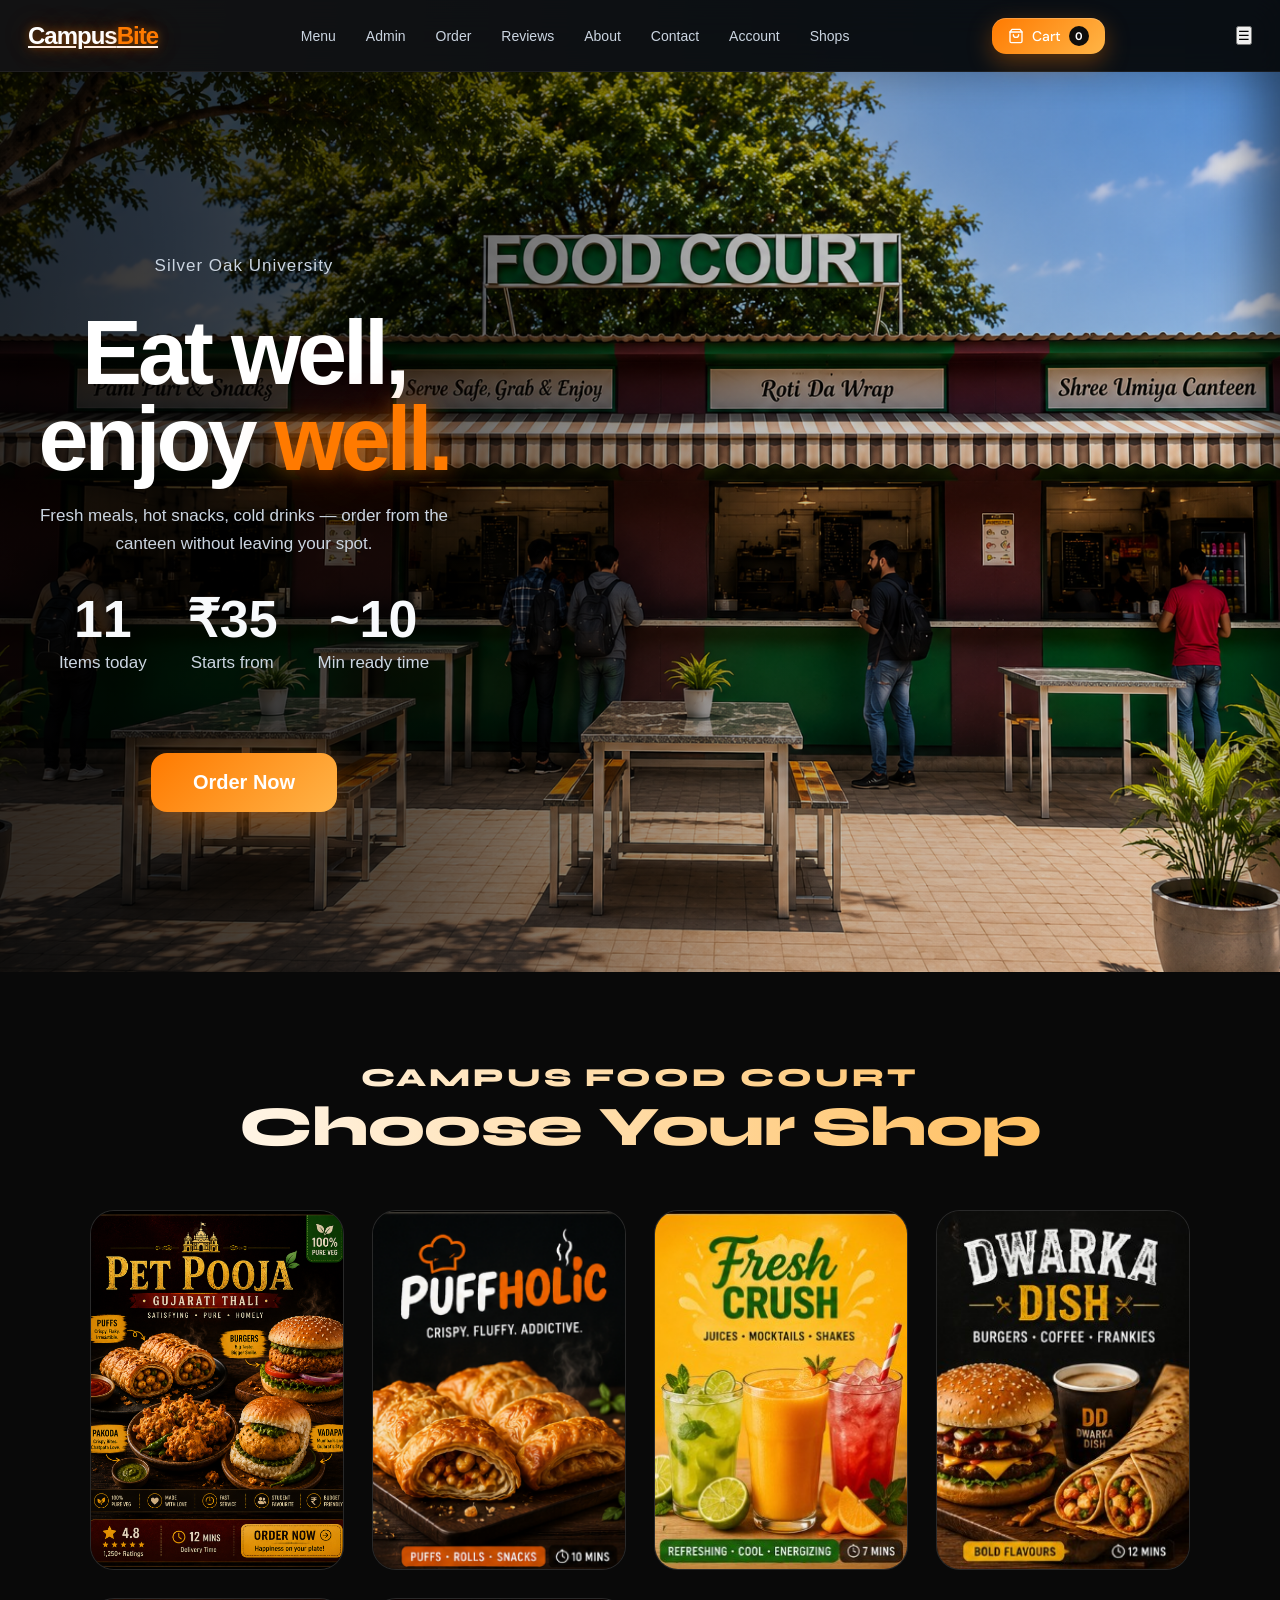
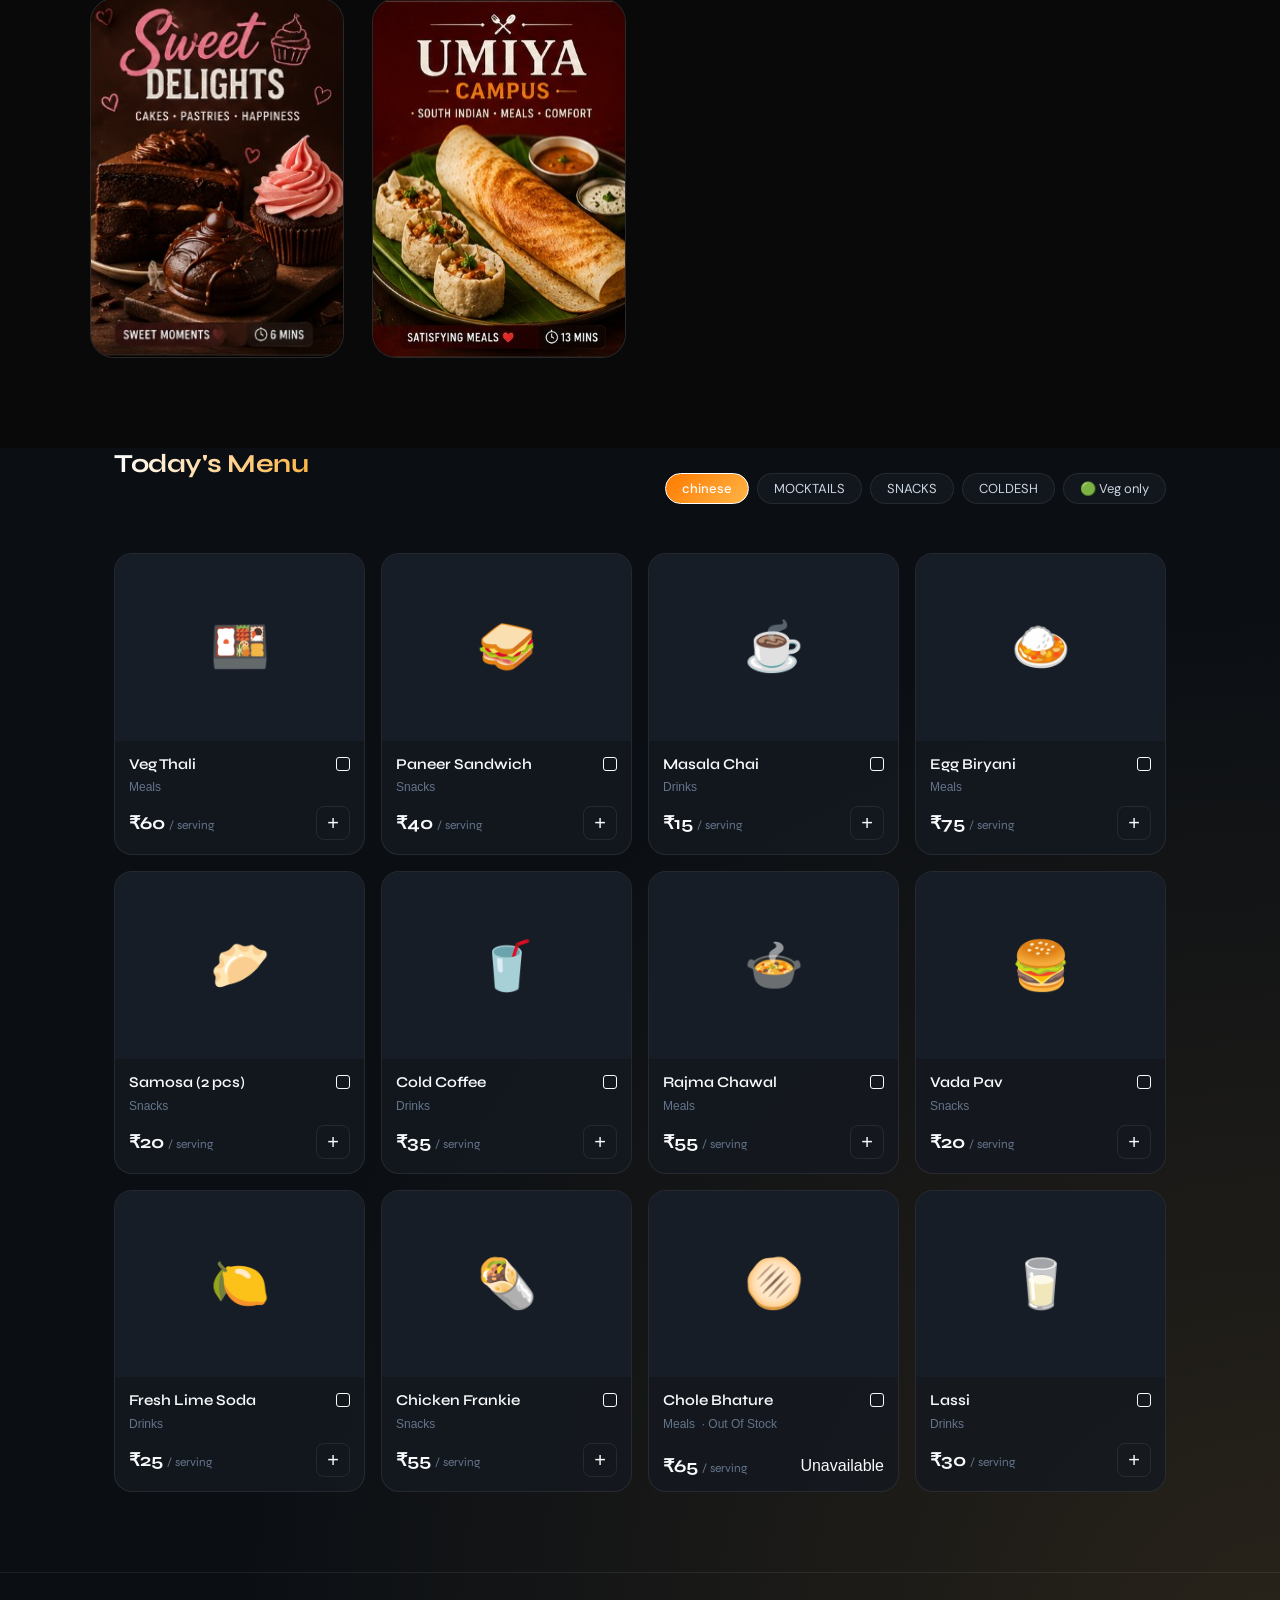
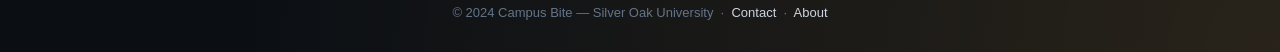
==== commit 51b26892: "Initial clean CampusBite project" ====
--- a/index.html
+++ b/index.html
@@ -15,13 +15,14 @@
   <a href="index.html" class="logo">Campus<span>Bite</span></a>
   <ul class="nav-links">
     <li><a href="index.html" >Menu</a></li>
-    
+    <li><a href="admin.html">Admin</a></li>
     <li><a href="orders.html">Order</a></li>
     <li><a href="reviews.html">Reviews</a></li>
     <li><a href="About.html">About</a></li>
     <li><a href="Contact.html">Contact</a></li>
     <li><a href="Account.html">Account</a></li>
      <li><a href="shop.html">Shops</a></li>
+     
   </ul>
   <button class="cart-btn" onclick="toggleCart()">
     <svg width="16" height="16" fill="none" stroke="currentColor" stroke-width="2" stroke-linecap="round" stroke-linejoin="round" viewBox="0 0 24 24">
--- a/css/style.css
+++ b/css/style.css
@@ -96,7 +96,7 @@
       rgba(0,0,0,0.25) 60%,
       rgba(0,0,0,0.08) 100%
     ),
-    url("/campusbite/Campus\ bite/assets/images/image.png");
+     url("../assets/images/image.png");
 
   background-size:cover;
   background-position:center;
